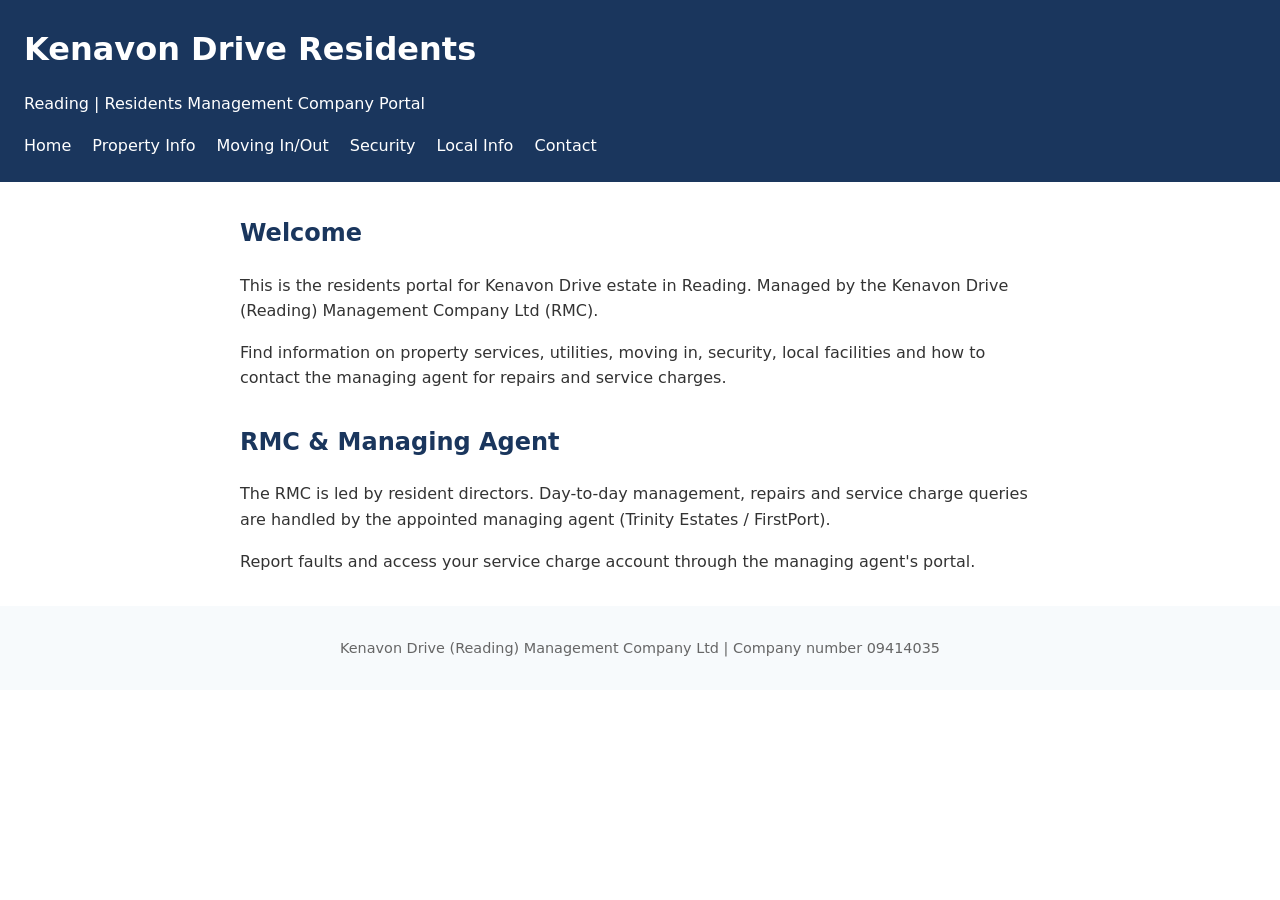
==== index.html @ e03ce855 "Add initial residents portal pages and styles" ====
<!DOCTYPE html>
<html lang="en">
<head>
  <meta charset="UTF-8">
  <meta name="viewport" content="width=device-width, initial-scale=1.0">
  <title>Kenavon Drive Residents | Reading</title>
  <link rel="stylesheet" href="style.css">
</head>
<body>
  <header>
    <h1>Kenavon Drive Residents</h1>
    <p>Reading | Residents Management Company Portal</p>
    <nav>
      <a href="index.html">Home</a>
      <a href="property.html">Property Info</a>
      <a href="moving.html">Moving In/Out</a>
      <a href="security.html">Security</a>
      <a href="local.html">Local Info</a>
      <a href="contact.html">Contact</a>
    </nav>
  </header>
  <main>
    <section>
      <h2>Welcome</h2>
      <p>This is the residents portal for Kenavon Drive estate in Reading. Managed by the Kenavon Drive (Reading) Management Company Ltd (RMC).</p>
      <p>Find information on property services, utilities, moving in, security, local facilities and how to contact the managing agent for repairs and service charges.</p>
    </section>
    <section>
      <h2>RMC & Managing Agent</h2>
      <p>The RMC is led by resident directors. Day-to-day management, repairs and service charge queries are handled by the appointed managing agent (Trinity Estates / FirstPort).</p>
      <p>Report faults and access your service charge account through the managing agent's portal.</p>
    </section>
  </main>
  <footer>
    <p>Kenavon Drive (Reading) Management Company Ltd | Company number 09414035</p>
  </footer>
</body>
</html>
---- style.css ----
body { font-family: system-ui, -apple-system, sans-serif; line-height: 1.6; margin: 0; color: #333; }
header { background: #1a365d; color: white; padding: 1.5rem; }
header h1 { margin: 0 0 0.5rem; }
nav a { color: white; margin-right: 1rem; text-decoration: none; }
nav a:hover { text-decoration: underline; }
main { max-width: 800px; margin: 2rem auto; padding: 0 1rem; }
section { margin-bottom: 2rem; }
h2 { color: #1a365d; }
footer { background: #f7fafc; padding: 1rem; text-align: center; font-size: 0.9rem; color: #666; }
.card { background: #f7fafc; padding: 1rem; border-radius: 8px; margin: 1rem 0; }
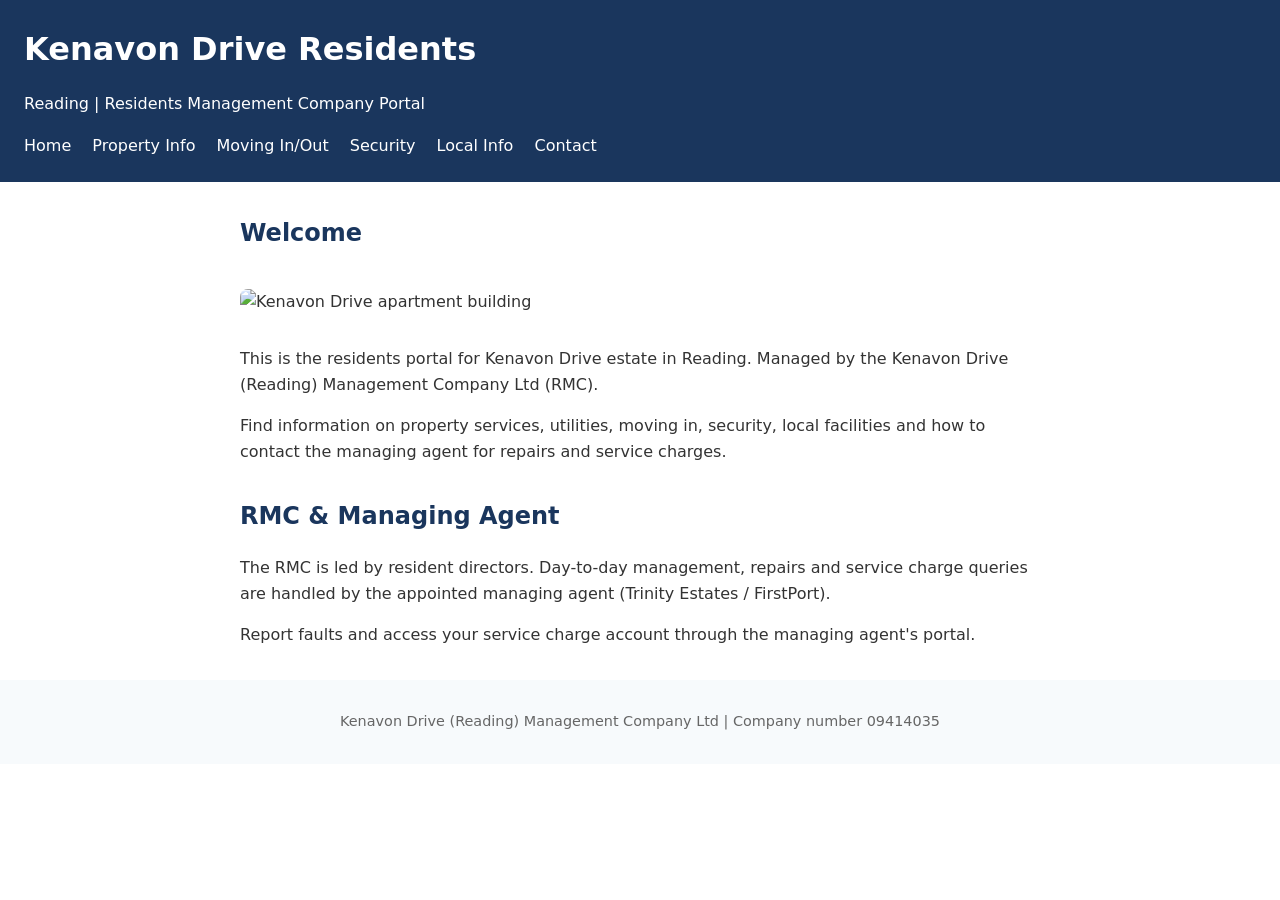
==== commit 73b9d1b9: "Add estate photo to homepage" ====
--- a/index.html
+++ b/index.html
@@ -22,6 +22,7 @@
   <main>
     <section>
       <h2>Welcome</h2>
+      <img src="kenavon-building.png" alt="Kenavon Drive apartment building" style="width:100%; max-width:800px; border-radius:8px; margin:1rem 0;">
       <p>This is the residents portal for Kenavon Drive estate in Reading. Managed by the Kenavon Drive (Reading) Management Company Ltd (RMC).</p>
       <p>Find information on property services, utilities, moving in, security, local facilities and how to contact the managing agent for repairs and service charges.</p>
     </section>
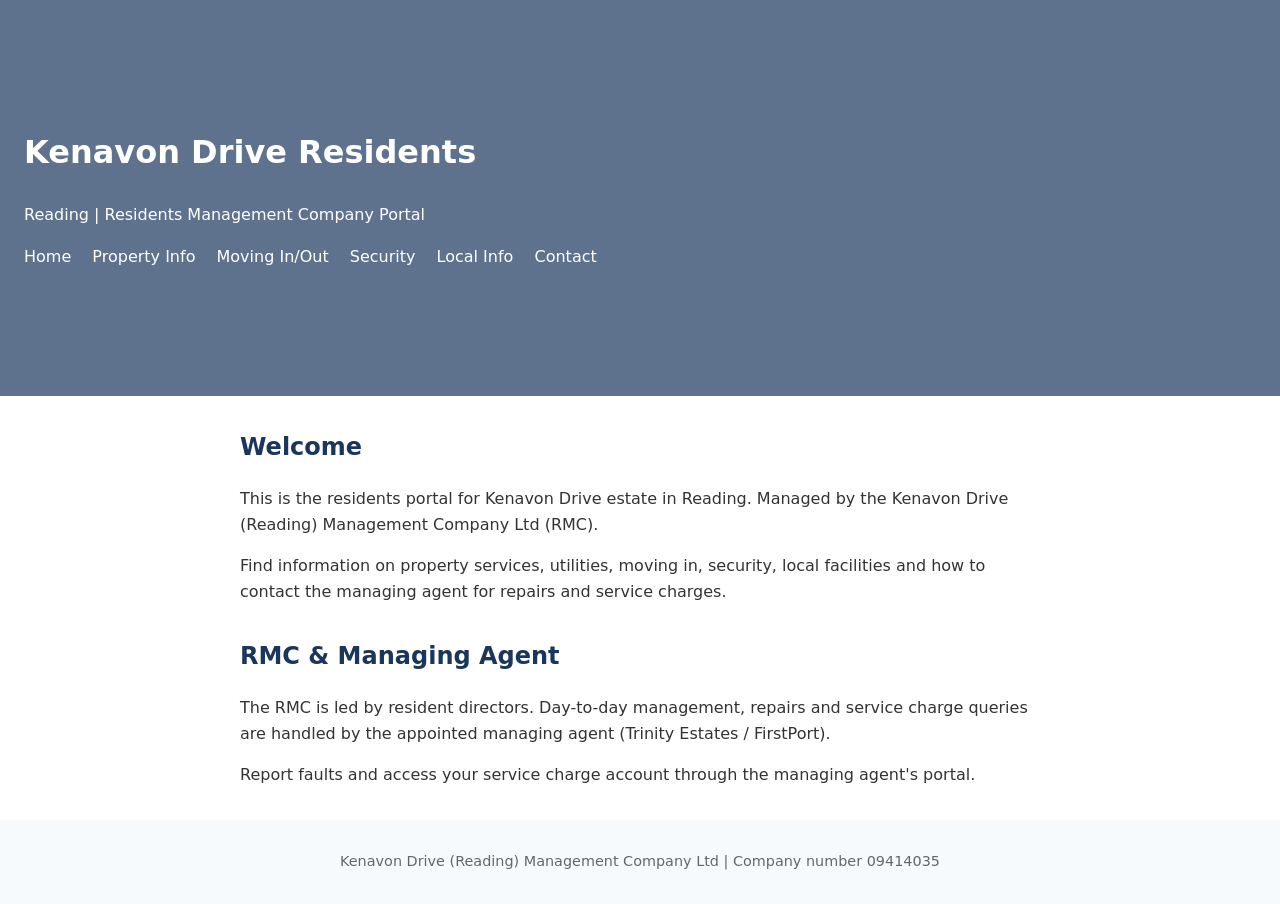
==== commit 05816716: "Remove inline image, use background" ====
--- a/index.html
+++ b/index.html
@@ -22,7 +22,6 @@
   <main>
     <section>
       <h2>Welcome</h2>
-      <img src="kenavon-building.png" alt="Kenavon Drive apartment building" style="width:100%; max-width:800px; border-radius:8px; margin:1rem 0;">
       <p>This is the residents portal for Kenavon Drive estate in Reading. Managed by the Kenavon Drive (Reading) Management Company Ltd (RMC).</p>
       <p>Find information on property services, utilities, moving in, security, local facilities and how to contact the managing agent for repairs and service charges.</p>
     </section>
--- a/style.css
+++ b/style.css
@@ -1,5 +1,5 @@
 body { font-family: system-ui, -apple-system, sans-serif; line-height: 1.6; margin: 0; color: #333; }
-header { background: #1a365d; color: white; padding: 1.5rem; }
+header { background: linear-gradient(rgba(26, 54, 93, 0.7), rgba(26, 54, 93, 0.7)), url('kenavon-building.png') center/cover no-repeat; color: white; padding: 3rem 1.5rem; min-height: 300px; display: flex; flex-direction: column; justify-content: center; }
 header h1 { margin: 0 0 0.5rem; }
 nav a { color: white; margin-right: 1rem; text-decoration: none; }
 nav a:hover { text-decoration: underline; }
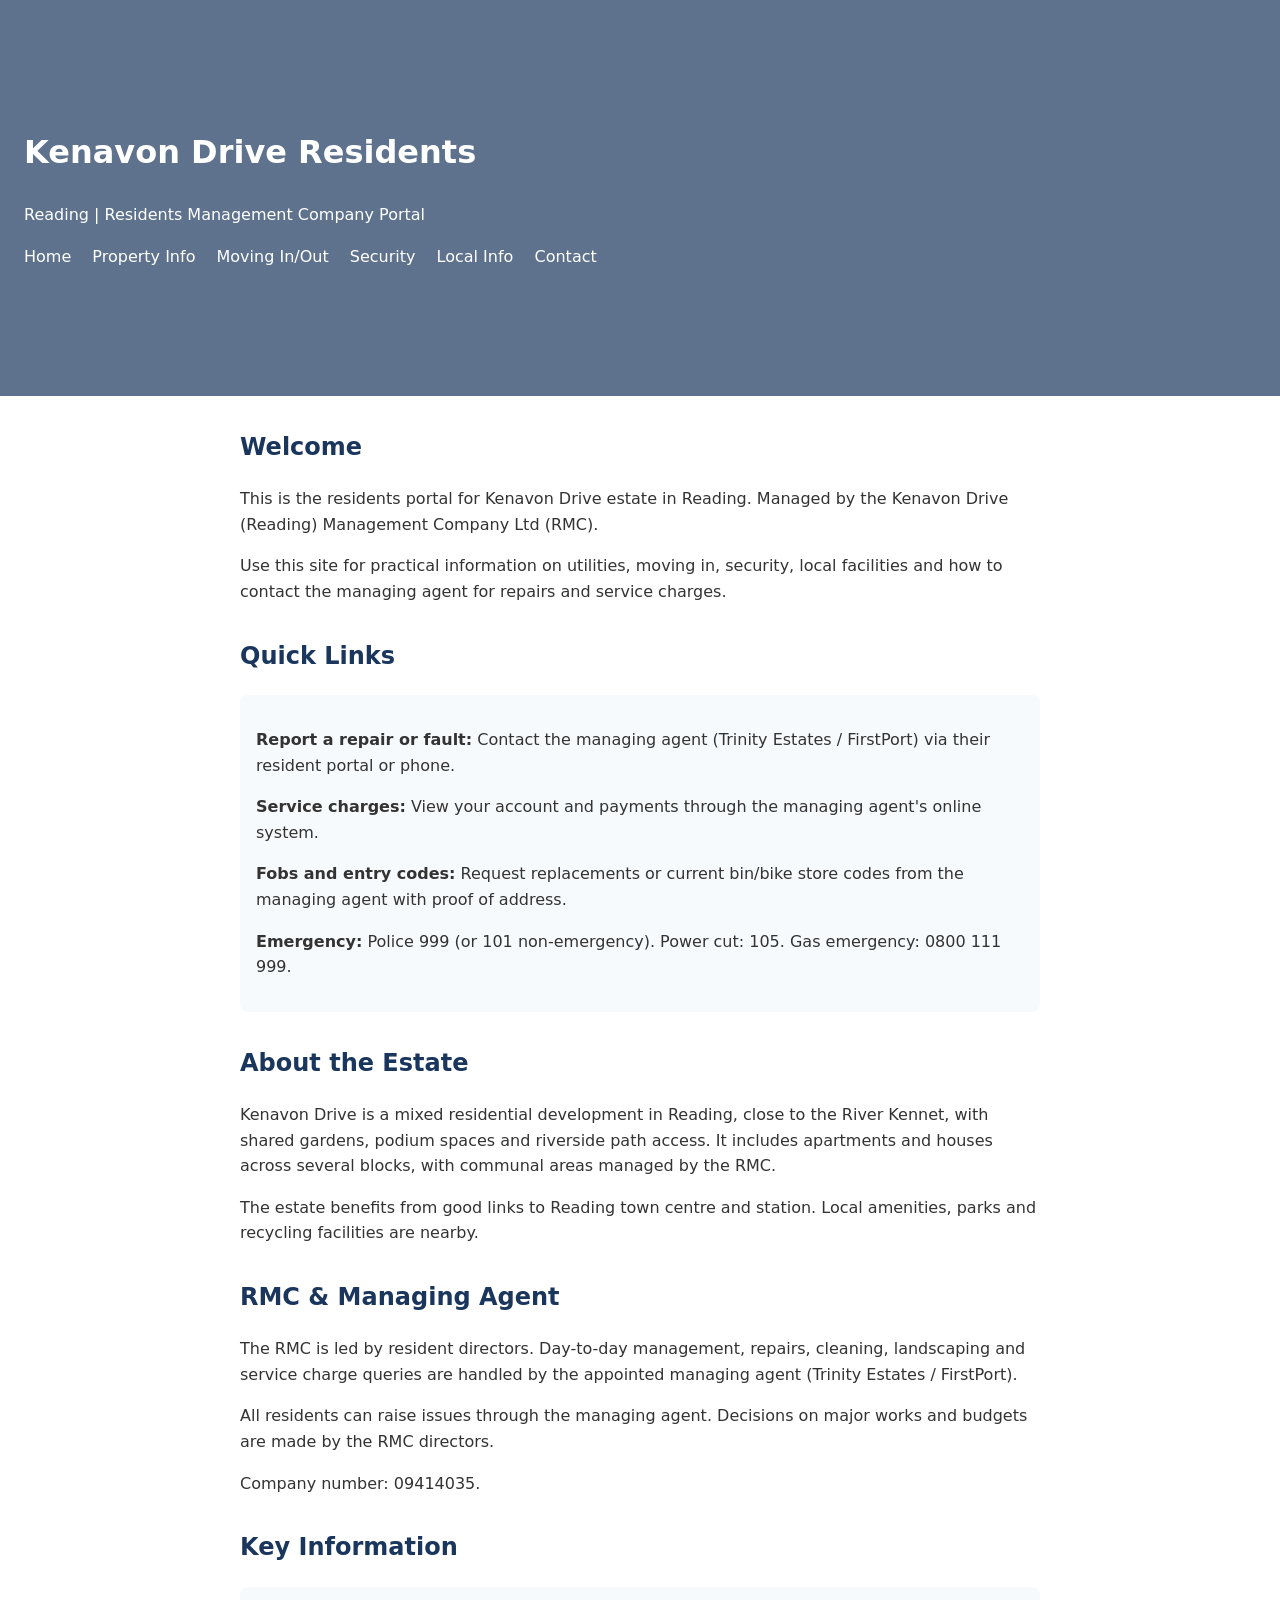
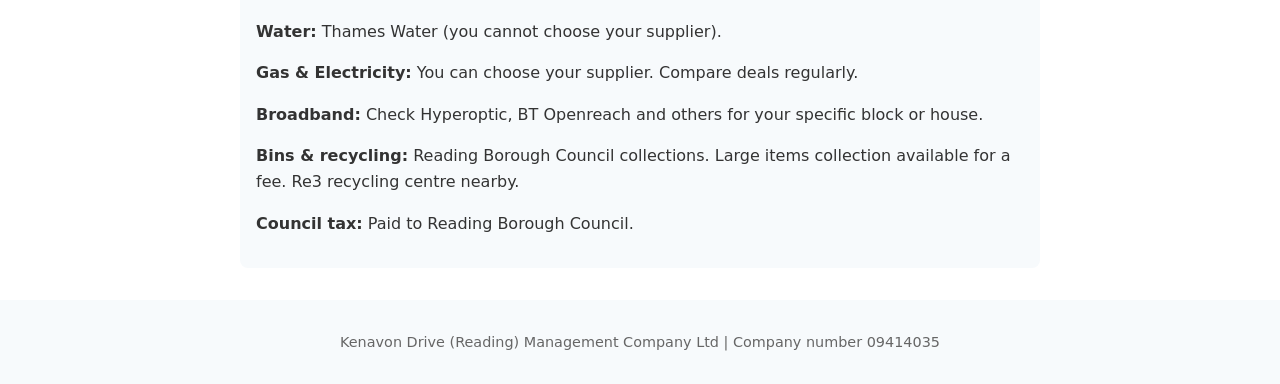
==== commit 5df34c6f: "Expand homepage with more resident content" ====
--- a/index.html
+++ b/index.html
@@ -23,12 +23,41 @@
     <section>
       <h2>Welcome</h2>
       <p>This is the residents portal for Kenavon Drive estate in Reading. Managed by the Kenavon Drive (Reading) Management Company Ltd (RMC).</p>
-      <p>Find information on property services, utilities, moving in, security, local facilities and how to contact the managing agent for repairs and service charges.</p>
+      <p>Use this site for practical information on utilities, moving in, security, local facilities and how to contact the managing agent for repairs and service charges.</p>
     </section>
+
+    <section>
+      <h2>Quick Links</h2>
+      <div class="card">
+        <p><strong>Report a repair or fault:</strong> Contact the managing agent (Trinity Estates / FirstPort) via their resident portal or phone.</p>
+        <p><strong>Service charges:</strong> View your account and payments through the managing agent's online system.</p>
+        <p><strong>Fobs and entry codes:</strong> Request replacements or current bin/bike store codes from the managing agent with proof of address.</p>
+        <p><strong>Emergency:</strong> Police 999 (or 101 non-emergency). Power cut: 105. Gas emergency: 0800 111 999.</p>
+      </div>
+    </section>
+
+    <section>
+      <h2>About the Estate</h2>
+      <p>Kenavon Drive is a mixed residential development in Reading, close to the River Kennet, with shared gardens, podium spaces and riverside path access. It includes apartments and houses across several blocks, with communal areas managed by the RMC.</p>
+      <p>The estate benefits from good links to Reading town centre and station. Local amenities, parks and recycling facilities are nearby.</p>
+    </section>
+
     <section>
       <h2>RMC & Managing Agent</h2>
-      <p>The RMC is led by resident directors. Day-to-day management, repairs and service charge queries are handled by the appointed managing agent (Trinity Estates / FirstPort).</p>
-      <p>Report faults and access your service charge account through the managing agent's portal.</p>
+      <p>The RMC is led by resident directors. Day-to-day management, repairs, cleaning, landscaping and service charge queries are handled by the appointed managing agent (Trinity Estates / FirstPort).</p>
+      <p>All residents can raise issues through the managing agent. Decisions on major works and budgets are made by the RMC directors.</p>
+      <p>Company number: 09414035.</p>
+    </section>
+
+    <section>
+      <h2>Key Information</h2>
+      <div class="card">
+        <p><strong>Water:</strong> Thames Water (you cannot choose your supplier).</p>
+        <p><strong>Gas & Electricity:</strong> You can choose your supplier. Compare deals regularly.</p>
+        <p><strong>Broadband:</strong> Check Hyperoptic, BT Openreach and others for your specific block or house.</p>
+        <p><strong>Bins & recycling:</strong> Reading Borough Council collections. Large items collection available for a fee. Re3 recycling centre nearby.</p>
+        <p><strong>Council tax:</strong> Paid to Reading Borough Council.</p>
+      </div>
     </section>
   </main>
   <footer>
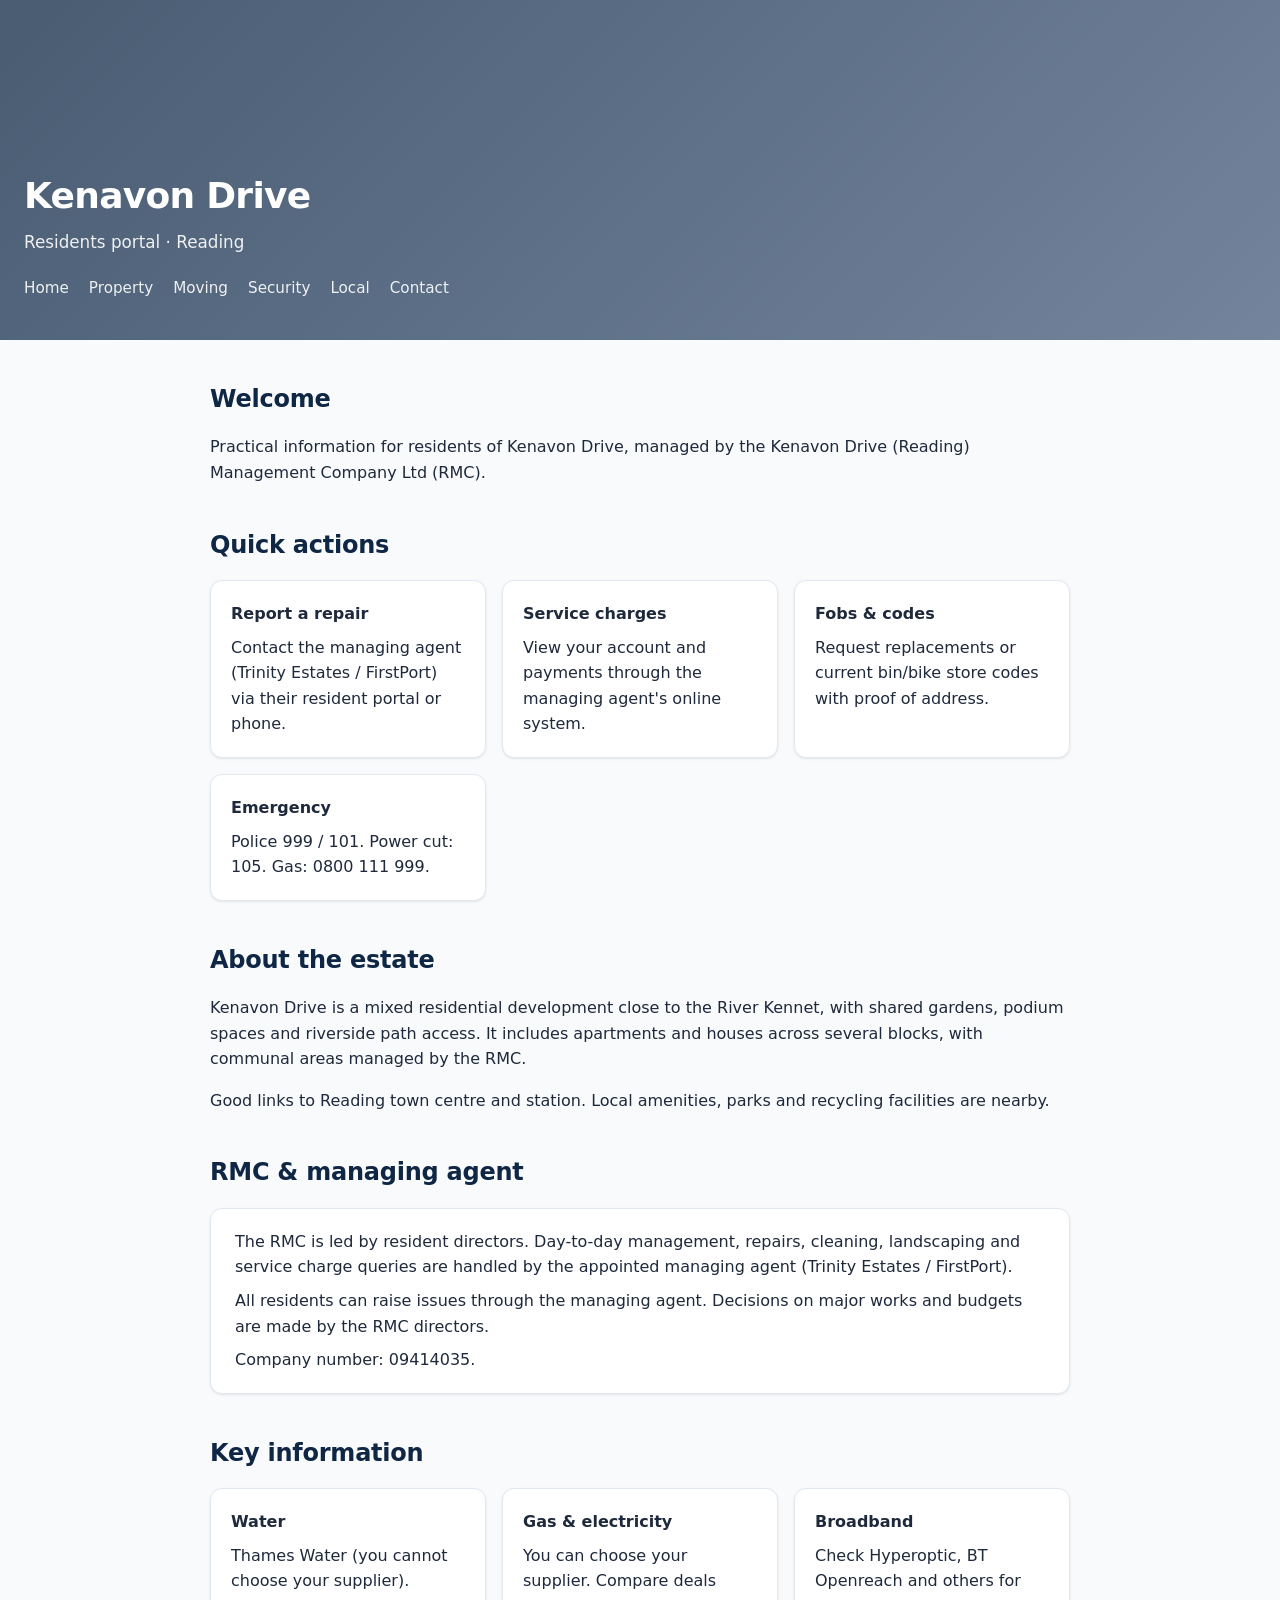
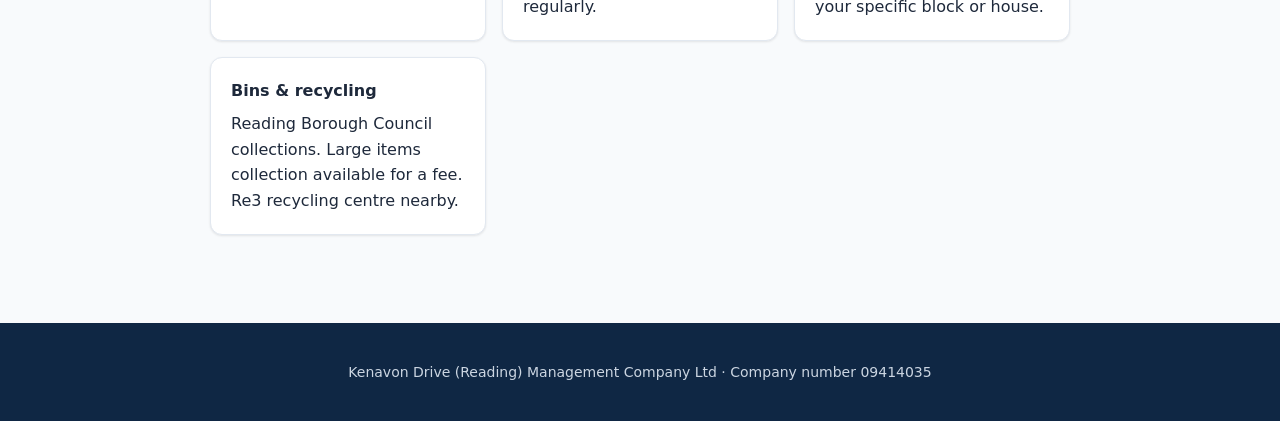
==== commit 5de85f89: "Modern homepage layout with cards" ====
--- a/index.html
+++ b/index.html
@@ -8,60 +8,84 @@
 </head>
 <body>
   <header>
-    <h1>Kenavon Drive Residents</h1>
-    <p>Reading | Residents Management Company Portal</p>
+    <h1>Kenavon Drive</h1>
+    <p>Residents portal · Reading</p>
     <nav>
       <a href="index.html">Home</a>
-      <a href="property.html">Property Info</a>
-      <a href="moving.html">Moving In/Out</a>
+      <a href="property.html">Property</a>
+      <a href="moving.html">Moving</a>
       <a href="security.html">Security</a>
-      <a href="local.html">Local Info</a>
+      <a href="local.html">Local</a>
       <a href="contact.html">Contact</a>
     </nav>
   </header>
   <main>
     <section>
       <h2>Welcome</h2>
-      <p>This is the residents portal for Kenavon Drive estate in Reading. Managed by the Kenavon Drive (Reading) Management Company Ltd (RMC).</p>
-      <p>Use this site for practical information on utilities, moving in, security, local facilities and how to contact the managing agent for repairs and service charges.</p>
+      <p>Practical information for residents of Kenavon Drive, managed by the Kenavon Drive (Reading) Management Company Ltd (RMC).</p>
     </section>
 
     <section>
-      <h2>Quick Links</h2>
-      <div class="card">
-        <p><strong>Report a repair or fault:</strong> Contact the managing agent (Trinity Estates / FirstPort) via their resident portal or phone.</p>
-        <p><strong>Service charges:</strong> View your account and payments through the managing agent's online system.</p>
-        <p><strong>Fobs and entry codes:</strong> Request replacements or current bin/bike store codes from the managing agent with proof of address.</p>
-        <p><strong>Emergency:</strong> Police 999 (or 101 non-emergency). Power cut: 105. Gas emergency: 0800 111 999.</p>
+      <h2>Quick actions</h2>
+      <div class="grid">
+        <div class="card">
+          <p><strong>Report a repair</strong></p>
+          <p>Contact the managing agent (Trinity Estates / FirstPort) via their resident portal or phone.</p>
+        </div>
+        <div class="card">
+          <p><strong>Service charges</strong></p>
+          <p>View your account and payments through the managing agent's online system.</p>
+        </div>
+        <div class="card">
+          <p><strong>Fobs & codes</strong></p>
+          <p>Request replacements or current bin/bike store codes with proof of address.</p>
+        </div>
+        <div class="card">
+          <p><strong>Emergency</strong></p>
+          <p>Police 999 / 101. Power cut: 105. Gas: 0800 111 999.</p>
+        </div>
       </div>
     </section>
 
     <section>
-      <h2>About the Estate</h2>
-      <p>Kenavon Drive is a mixed residential development in Reading, close to the River Kennet, with shared gardens, podium spaces and riverside path access. It includes apartments and houses across several blocks, with communal areas managed by the RMC.</p>
-      <p>The estate benefits from good links to Reading town centre and station. Local amenities, parks and recycling facilities are nearby.</p>
+      <h2>About the estate</h2>
+      <p>Kenavon Drive is a mixed residential development close to the River Kennet, with shared gardens, podium spaces and riverside path access. It includes apartments and houses across several blocks, with communal areas managed by the RMC.</p>
+      <p>Good links to Reading town centre and station. Local amenities, parks and recycling facilities are nearby.</p>
     </section>
 
     <section>
-      <h2>RMC & Managing Agent</h2>
-      <p>The RMC is led by resident directors. Day-to-day management, repairs, cleaning, landscaping and service charge queries are handled by the appointed managing agent (Trinity Estates / FirstPort).</p>
-      <p>All residents can raise issues through the managing agent. Decisions on major works and budgets are made by the RMC directors.</p>
-      <p>Company number: 09414035.</p>
+      <h2>RMC & managing agent</h2>
+      <div class="card">
+        <p>The RMC is led by resident directors. Day-to-day management, repairs, cleaning, landscaping and service charge queries are handled by the appointed managing agent (Trinity Estates / FirstPort).</p>
+        <p>All residents can raise issues through the managing agent. Decisions on major works and budgets are made by the RMC directors.</p>
+        <p>Company number: 09414035.</p>
+      </div>
     </section>
 
     <section>
-      <h2>Key Information</h2>
-      <div class="card">
-        <p><strong>Water:</strong> Thames Water (you cannot choose your supplier).</p>
-        <p><strong>Gas & Electricity:</strong> You can choose your supplier. Compare deals regularly.</p>
-        <p><strong>Broadband:</strong> Check Hyperoptic, BT Openreach and others for your specific block or house.</p>
-        <p><strong>Bins & recycling:</strong> Reading Borough Council collections. Large items collection available for a fee. Re3 recycling centre nearby.</p>
-        <p><strong>Council tax:</strong> Paid to Reading Borough Council.</p>
+      <h2>Key information</h2>
+      <div class="grid">
+        <div class="card">
+          <p><strong>Water</strong></p>
+          <p>Thames Water (you cannot choose your supplier).</p>
+        </div>
+        <div class="card">
+          <p><strong>Gas & electricity</strong></p>
+          <p>You can choose your supplier. Compare deals regularly.</p>
+        </div>
+        <div class="card">
+          <p><strong>Broadband</strong></p>
+          <p>Check Hyperoptic, BT Openreach and others for your specific block or house.</p>
+        </div>
+        <div class="card">
+          <p><strong>Bins & recycling</strong></p>
+          <p>Reading Borough Council collections. Large items collection available for a fee. Re3 recycling centre nearby.</p>
+        </div>
       </div>
     </section>
   </main>
   <footer>
-    <p>Kenavon Drive (Reading) Management Company Ltd | Company number 09414035</p>
+    <p>Kenavon Drive (Reading) Management Company Ltd · Company number 09414035</p>
   </footer>
 </body>
 </html>
--- a/style.css
+++ b/style.css
@@ -1,10 +1,118 @@
-body { font-family: system-ui, -apple-system, sans-serif; line-height: 1.6; margin: 0; color: #333; }
-header { background: linear-gradient(rgba(26, 54, 93, 0.7), rgba(26, 54, 93, 0.7)), url('kenavon-building.png') center/cover no-repeat; color: white; padding: 3rem 1.5rem; min-height: 300px; display: flex; flex-direction: column; justify-content: center; }
-header h1 { margin: 0 0 0.5rem; }
-nav a { color: white; margin-right: 1rem; text-decoration: none; }
-nav a:hover { text-decoration: underline; }
-main { max-width: 800px; margin: 2rem auto; padding: 0 1rem; }
-section { margin-bottom: 2rem; }
-h2 { color: #1a365d; }
-footer { background: #f7fafc; padding: 1rem; text-align: center; font-size: 0.9rem; color: #666; }
-.card { background: #f7fafc; padding: 1rem; border-radius: 8px; margin: 1rem 0; }+:root {
+  --navy: #0f2744;
+  --navy-soft: #1a365d;
+  --accent: #2b6cb0;
+  --bg: #f8fafc;
+  --card: #ffffff;
+  --text: #1e293b;
+  --muted: #64748b;
+  --radius: 12px;
+}
+
+* { box-sizing: border-box; }
+body {
+  font-family: system-ui, -apple-system, BlinkMacSystemFont, 'Segoe UI', Roboto, sans-serif;
+  line-height: 1.6;
+  margin: 0;
+  color: var(--text);
+  background: var(--bg);
+}
+
+header {
+  background: linear-gradient(135deg, rgba(15, 39, 68, 0.75), rgba(26, 54, 93, 0.6)), url('kenavon-building.png') center/cover no-repeat;
+  color: white;
+  padding: 4rem 1.5rem 2.5rem;
+  min-height: 340px;
+  display: flex;
+  flex-direction: column;
+  justify-content: flex-end;
+}
+
+header h1 {
+  margin: 0 0 0.25rem;
+  font-size: 2.25rem;
+  font-weight: 700;
+  letter-spacing: -0.02em;
+}
+
+header p {
+  margin: 0 0 1.25rem;
+  opacity: 0.9;
+  font-size: 1.05rem;
+}
+
+nav {
+  display: flex;
+  flex-wrap: wrap;
+  gap: 0.5rem 1.25rem;
+}
+
+nav a {
+  color: white;
+  text-decoration: none;
+  font-weight: 500;
+  font-size: 0.95rem;
+  opacity: 0.9;
+}
+
+nav a:hover {
+  opacity: 1;
+  text-decoration: underline;
+}
+
+main {
+  max-width: 900px;
+  margin: 0 auto;
+  padding: 2.5rem 1.25rem 3rem;
+}
+
+section {
+  margin-bottom: 2.5rem;
+}
+
+h2 {
+  color: var(--navy);
+  font-size: 1.5rem;
+  font-weight: 650;
+  margin: 0 0 1rem;
+  letter-spacing: -0.01em;
+}
+
+.card {
+  background: var(--card);
+  padding: 1.25rem 1.5rem;
+  border-radius: var(--radius);
+  box-shadow: 0 1px 3px rgba(0,0,0,0.06), 0 1px 2px rgba(0,0,0,0.04);
+  border: 1px solid #e2e8f0;
+}
+
+.card p {
+  margin: 0.5rem 0;
+}
+
+.card p:first-child { margin-top: 0; }
+.card p:last-child { margin-bottom: 0; }
+
+.grid {
+  display: grid;
+  grid-template-columns: repeat(auto-fit, minmax(260px, 1fr));
+  gap: 1rem;
+}
+
+.grid .card {
+  padding: 1.25rem;
+}
+
+footer {
+  background: var(--navy);
+  color: #cbd5e1;
+  padding: 1.5rem 1rem;
+  text-align: center;
+  font-size: 0.875rem;
+}
+
+@media (max-width: 640px) {
+  header { padding: 3rem 1rem 2rem; min-height: 280px; }
+  header h1 { font-size: 1.75rem; }
+  main { padding: 1.75rem 1rem 2.5rem; }
+}
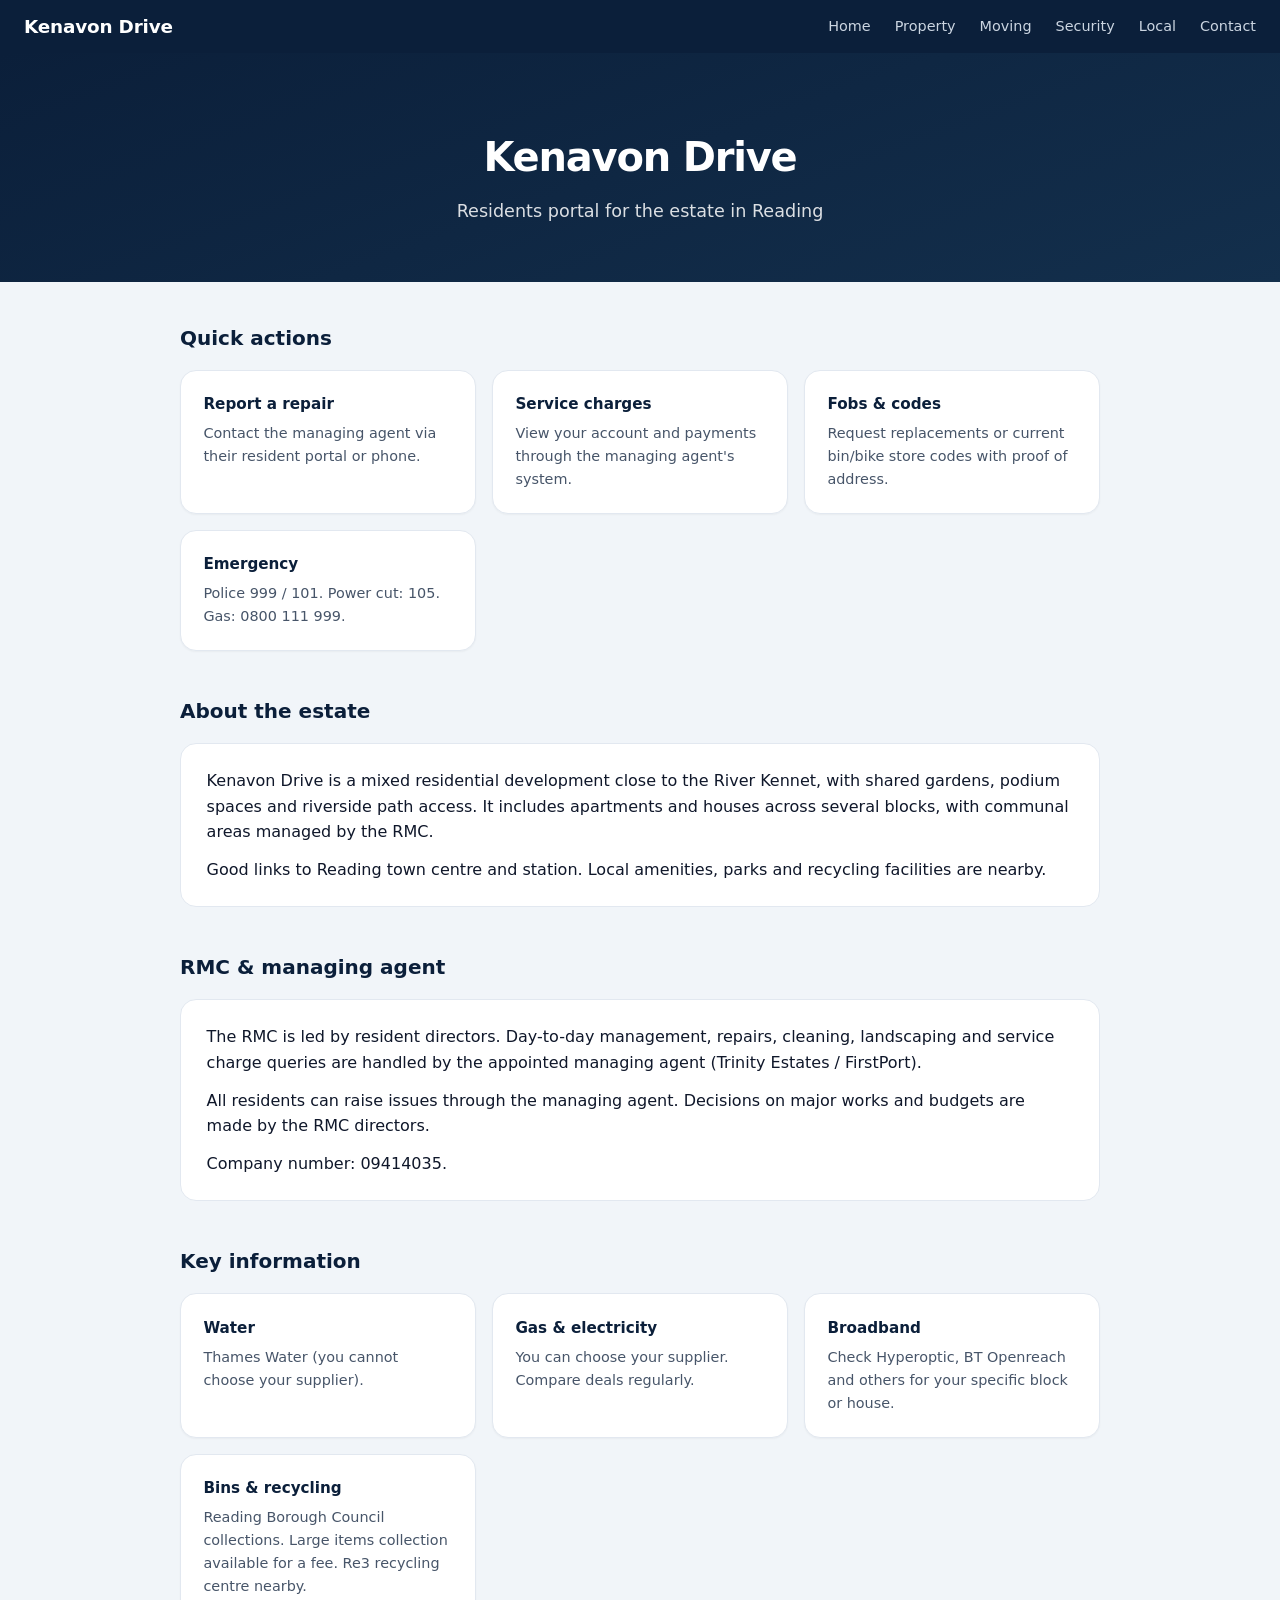
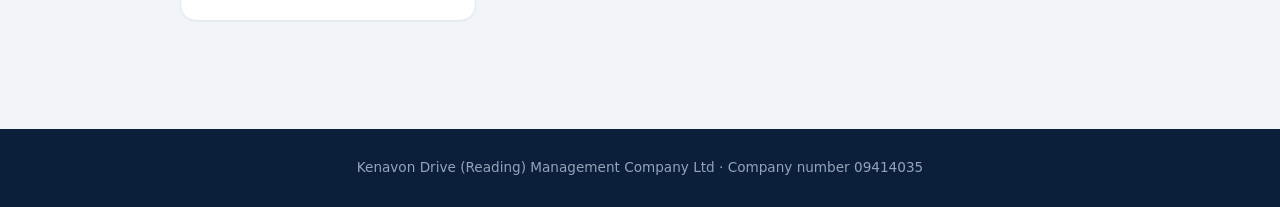
==== commit 587d40bb: "Cleaner homepage structure" ====
--- a/index.html
+++ b/index.html
@@ -7,9 +7,8 @@
   <link rel="stylesheet" href="style.css">
 </head>
 <body>
-  <header>
+  <div class="topbar">
     <h1>Kenavon Drive</h1>
-    <p>Residents portal · Reading</p>
     <nav>
       <a href="index.html">Home</a>
       <a href="property.html">Property</a>
@@ -18,44 +17,47 @@
       <a href="local.html">Local</a>
       <a href="contact.html">Contact</a>
     </nav>
-  </header>
+  </div>
+
+  <div class="hero">
+    <h2>Kenavon Drive</h2>
+    <p>Residents portal for the estate in Reading</p>
+  </div>
+
   <main>
     <section>
-      <h2>Welcome</h2>
-      <p>Practical information for residents of Kenavon Drive, managed by the Kenavon Drive (Reading) Management Company Ltd (RMC).</p>
-    </section>
-
-    <section>
-      <h2>Quick actions</h2>
+      <h3>Quick actions</h3>
       <div class="grid">
         <div class="card">
-          <p><strong>Report a repair</strong></p>
-          <p>Contact the managing agent (Trinity Estates / FirstPort) via their resident portal or phone.</p>
+          <strong>Report a repair</strong>
+          <p>Contact the managing agent via their resident portal or phone.</p>
         </div>
         <div class="card">
-          <p><strong>Service charges</strong></p>
-          <p>View your account and payments through the managing agent's online system.</p>
+          <strong>Service charges</strong>
+          <p>View your account and payments through the managing agent's system.</p>
         </div>
         <div class="card">
-          <p><strong>Fobs & codes</strong></p>
+          <strong>Fobs & codes</strong>
           <p>Request replacements or current bin/bike store codes with proof of address.</p>
         </div>
         <div class="card">
-          <p><strong>Emergency</strong></p>
+          <strong>Emergency</strong>
           <p>Police 999 / 101. Power cut: 105. Gas: 0800 111 999.</p>
         </div>
       </div>
     </section>
 
     <section>
-      <h2>About the estate</h2>
-      <p>Kenavon Drive is a mixed residential development close to the River Kennet, with shared gardens, podium spaces and riverside path access. It includes apartments and houses across several blocks, with communal areas managed by the RMC.</p>
-      <p>Good links to Reading town centre and station. Local amenities, parks and recycling facilities are nearby.</p>
+      <h3>About the estate</h3>
+      <div class="wide-card">
+        <p>Kenavon Drive is a mixed residential development close to the River Kennet, with shared gardens, podium spaces and riverside path access. It includes apartments and houses across several blocks, with communal areas managed by the RMC.</p>
+        <p>Good links to Reading town centre and station. Local amenities, parks and recycling facilities are nearby.</p>
+      </div>
     </section>
 
     <section>
-      <h2>RMC & managing agent</h2>
-      <div class="card">
+      <h3>RMC & managing agent</h3>
+      <div class="wide-card">
         <p>The RMC is led by resident directors. Day-to-day management, repairs, cleaning, landscaping and service charge queries are handled by the appointed managing agent (Trinity Estates / FirstPort).</p>
         <p>All residents can raise issues through the managing agent. Decisions on major works and budgets are made by the RMC directors.</p>
         <p>Company number: 09414035.</p>
@@ -63,29 +65,30 @@
     </section>
 
     <section>
-      <h2>Key information</h2>
+      <h3>Key information</h3>
       <div class="grid">
         <div class="card">
-          <p><strong>Water</strong></p>
+          <strong>Water</strong>
           <p>Thames Water (you cannot choose your supplier).</p>
         </div>
         <div class="card">
-          <p><strong>Gas & electricity</strong></p>
+          <strong>Gas & electricity</strong>
           <p>You can choose your supplier. Compare deals regularly.</p>
         </div>
         <div class="card">
-          <p><strong>Broadband</strong></p>
+          <strong>Broadband</strong>
           <p>Check Hyperoptic, BT Openreach and others for your specific block or house.</p>
         </div>
         <div class="card">
-          <p><strong>Bins & recycling</strong></p>
+          <strong>Bins & recycling</strong>
           <p>Reading Borough Council collections. Large items collection available for a fee. Re3 recycling centre nearby.</p>
         </div>
       </div>
     </section>
   </main>
+
   <footer>
-    <p>Kenavon Drive (Reading) Management Company Ltd · Company number 09414035</p>
+    Kenavon Drive (Reading) Management Company Ltd · Company number 09414035
   </footer>
 </body>
 </html>
--- a/style.css
+++ b/style.css
@@ -1,118 +1,157 @@
 :root {
-  --navy: #0f2744;
-  --navy-soft: #1a365d;
-  --accent: #2b6cb0;
-  --bg: #f8fafc;
-  --card: #ffffff;
-  --text: #1e293b;
-  --muted: #64748b;
-  --radius: 12px;
+  --navy: #0b1f3a;
+  --navy-mid: #132f4c;
+  --accent: #3b82f6;
+  --accent-soft: #dbeafe;
+  --bg: #f1f5f9;
+  --white: #ffffff;
+  --text: #0f172a;
+  --muted: #475569;
+  --border: #e2e8f0;
+  --radius: 16px;
 }
 
-* { box-sizing: border-box; }
+* { box-sizing: border-box; margin: 0; padding: 0; }
+
 body {
   font-family: system-ui, -apple-system, BlinkMacSystemFont, 'Segoe UI', Roboto, sans-serif;
   line-height: 1.6;
-  margin: 0;
   color: var(--text);
   background: var(--bg);
 }
 
-header {
-  background: linear-gradient(135deg, rgba(15, 39, 68, 0.75), rgba(26, 54, 93, 0.6)), url('kenavon-building.png') center/cover no-repeat;
+.topbar {
+  background: var(--navy);
   color: white;
-  padding: 4rem 1.5rem 2.5rem;
-  min-height: 340px;
+  padding: 0.75rem 1.5rem;
   display: flex;
-  flex-direction: column;
-  justify-content: flex-end;
+  align-items: center;
+  justify-content: space-between;
+  position: sticky;
+  top: 0;
+  z-index: 100;
 }
 
-header h1 {
-  margin: 0 0 0.25rem;
-  font-size: 2.25rem;
-  font-weight: 700;
-  letter-spacing: -0.02em;
+.topbar h1 {
+  font-size: 1.15rem;
+  font-weight: 650;
+  letter-spacing: -0.01em;
 }
 
-header p {
-  margin: 0 0 1.25rem;
-  opacity: 0.9;
-  font-size: 1.05rem;
+.topbar nav {
+  display: flex;
+  gap: 1.5rem;
 }
 
-nav {
-  display: flex;
-  flex-wrap: wrap;
-  gap: 0.5rem 1.25rem;
+.topbar nav a {
+  color: #cbd5e1;
+  text-decoration: none;
+  font-size: 0.9rem;
+  font-weight: 500;
 }
 
-nav a {
+.topbar nav a:hover {
   color: white;
-  text-decoration: none;
-  font-weight: 500;
-  font-size: 0.95rem;
-  opacity: 0.9;
 }
 
-nav a:hover {
-  opacity: 1;
-  text-decoration: underline;
+.hero {
+  background: linear-gradient(160deg, var(--navy) 0%, var(--navy-mid) 100%);
+  color: white;
+  padding: 4.5rem 1.5rem 3.5rem;
+  text-align: center;
+}
+
+.hero h2 {
+  font-size: 2.5rem;
+  font-weight: 700;
+  letter-spacing: -0.03em;
+  margin-bottom: 0.5rem;
+}
+
+.hero p {
+  font-size: 1.1rem;
+  opacity: 0.85;
+  max-width: 520px;
+  margin: 0 auto;
 }
 
 main {
-  max-width: 900px;
+  max-width: 960px;
   margin: 0 auto;
-  padding: 2.5rem 1.25rem 3rem;
+  padding: 2.5rem 1.25rem 4rem;
 }
 
 section {
-  margin-bottom: 2.5rem;
+  margin-bottom: 2.75rem;
 }
 
-h2 {
+h3 {
+  font-size: 1.25rem;
+  font-weight: 650;
+  margin-bottom: 1rem;
   color: var(--navy);
-  font-size: 1.5rem;
-  font-weight: 650;
-  margin: 0 0 1rem;
-  letter-spacing: -0.01em;
+}
+
+.grid {
+  display: grid;
+  grid-template-columns: repeat(auto-fit, minmax(220px, 1fr));
+  gap: 1rem;
 }
 
 .card {
-  background: var(--card);
-  padding: 1.25rem 1.5rem;
+  background: var(--white);
   border-radius: var(--radius);
-  box-shadow: 0 1px 3px rgba(0,0,0,0.06), 0 1px 2px rgba(0,0,0,0.04);
-  border: 1px solid #e2e8f0;
+  padding: 1.35rem 1.4rem;
+  border: 1px solid var(--border);
+  box-shadow: 0 1px 2px rgba(0,0,0,0.04);
+  transition: box-shadow 0.15s ease;
+}
+
+.card:hover {
+  box-shadow: 0 4px 12px rgba(0,0,0,0.06);
+}
+
+.card strong {
+  display: block;
+  font-size: 0.95rem;
+  margin-bottom: 0.35rem;
+  color: var(--navy);
 }
 
 .card p {
-  margin: 0.5rem 0;
+  font-size: 0.9rem;
+  color: var(--muted);
+  margin: 0;
 }
 
-.card p:first-child { margin-top: 0; }
-.card p:last-child { margin-bottom: 0; }
-
-.grid {
-  display: grid;
-  grid-template-columns: repeat(auto-fit, minmax(260px, 1fr));
-  gap: 1rem;
+.wide-card {
+  background: var(--white);
+  border-radius: var(--radius);
+  padding: 1.5rem 1.6rem;
+  border: 1px solid var(--border);
 }
 
-.grid .card {
-  padding: 1.25rem;
+.wide-card p {
+  margin-bottom: 0.75rem;
+  color: var(--text);
+}
+
+.wide-card p:last-child {
+  margin-bottom: 0;
 }
 
 footer {
   background: var(--navy);
-  color: #cbd5e1;
-  padding: 1.5rem 1rem;
+  color: #94a3b8;
   text-align: center;
-  font-size: 0.875rem;
+  padding: 1.75rem 1rem;
+  font-size: 0.85rem;
 }
 
 @media (max-width: 640px) {
-  header { padding: 3rem 1rem 2rem; min-height: 280px; }
-  header h1 { font-size: 1.75rem; }
-  main { padding: 1.75rem 1rem 2.5rem; }
+  .topbar { flex-direction: column; gap: 0.75rem; padding: 1rem; }
+  .topbar nav { gap: 1rem; flex-wrap: wrap; justify-content: center; }
+  .hero h2 { font-size: 1.85rem; }
+  .hero { padding: 3rem 1rem 2.5rem; }
+  main { padding: 1.75rem 1rem 3rem; }
 }
